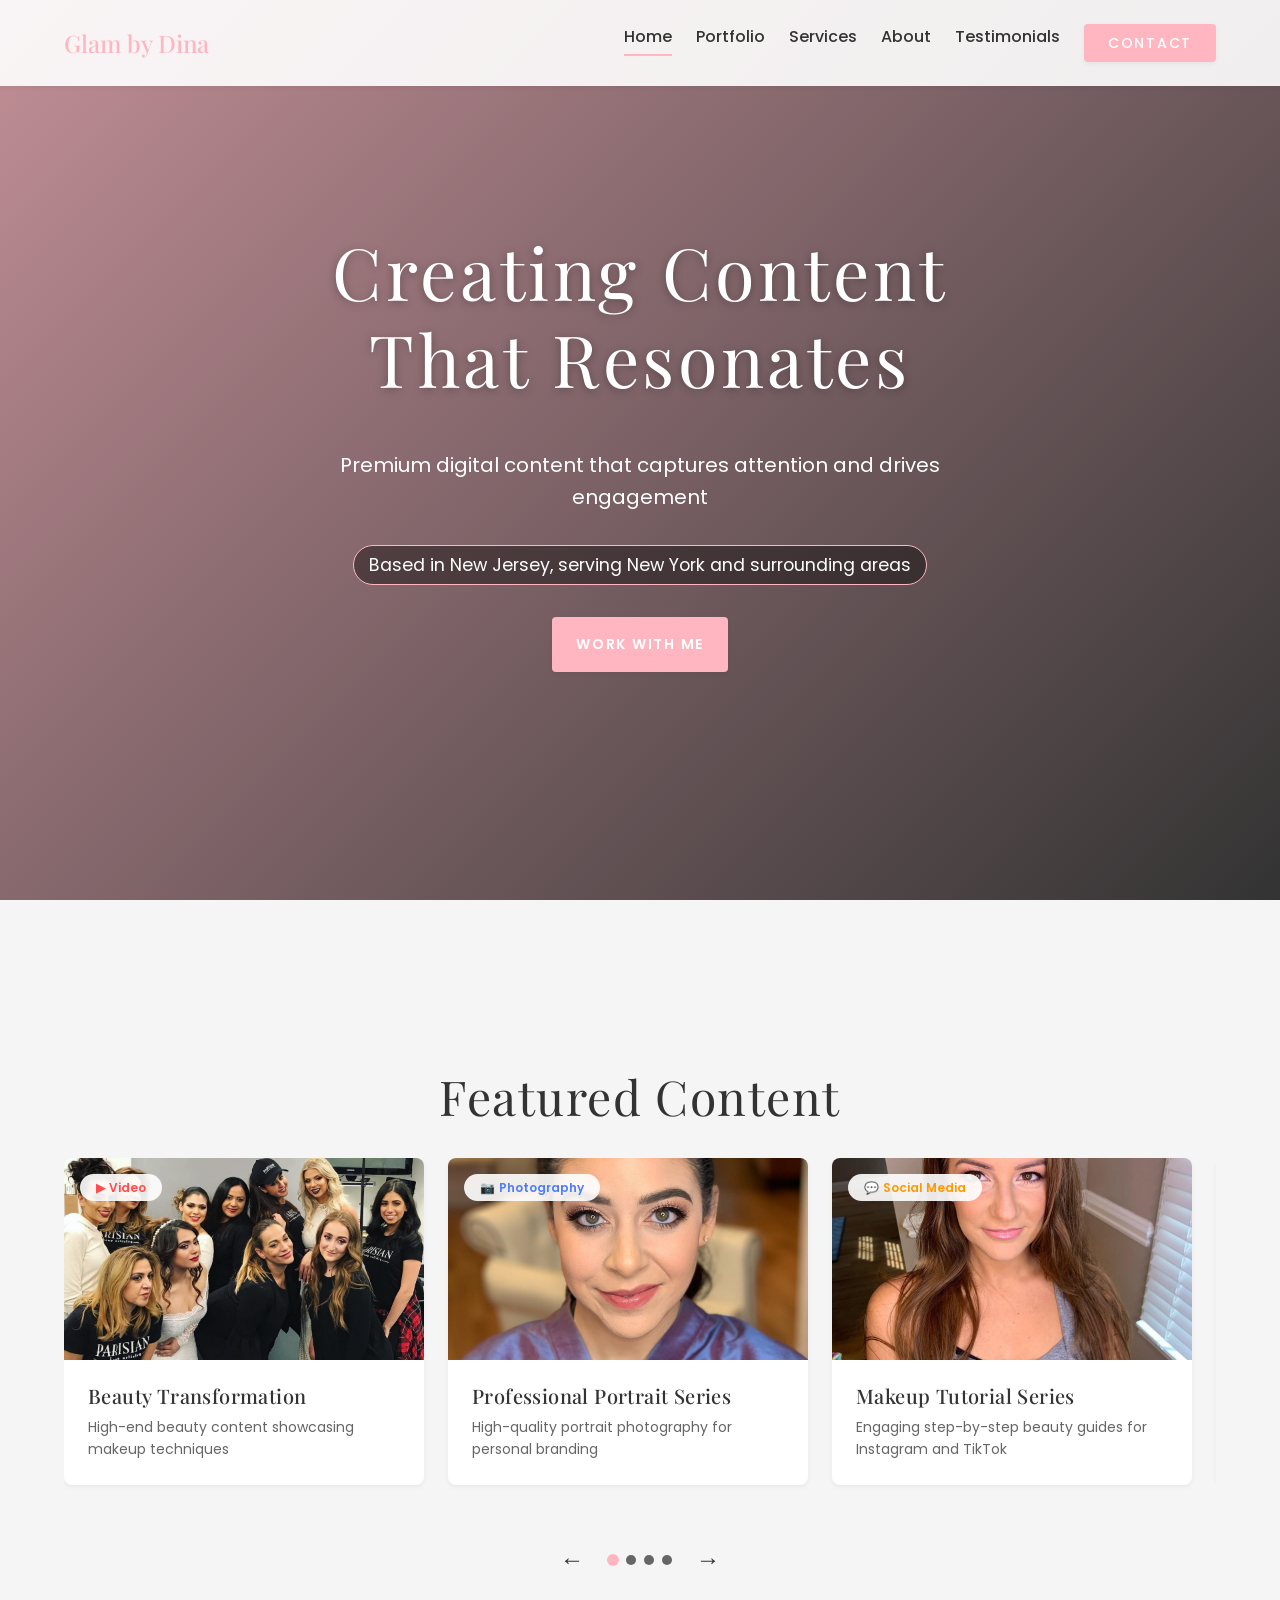
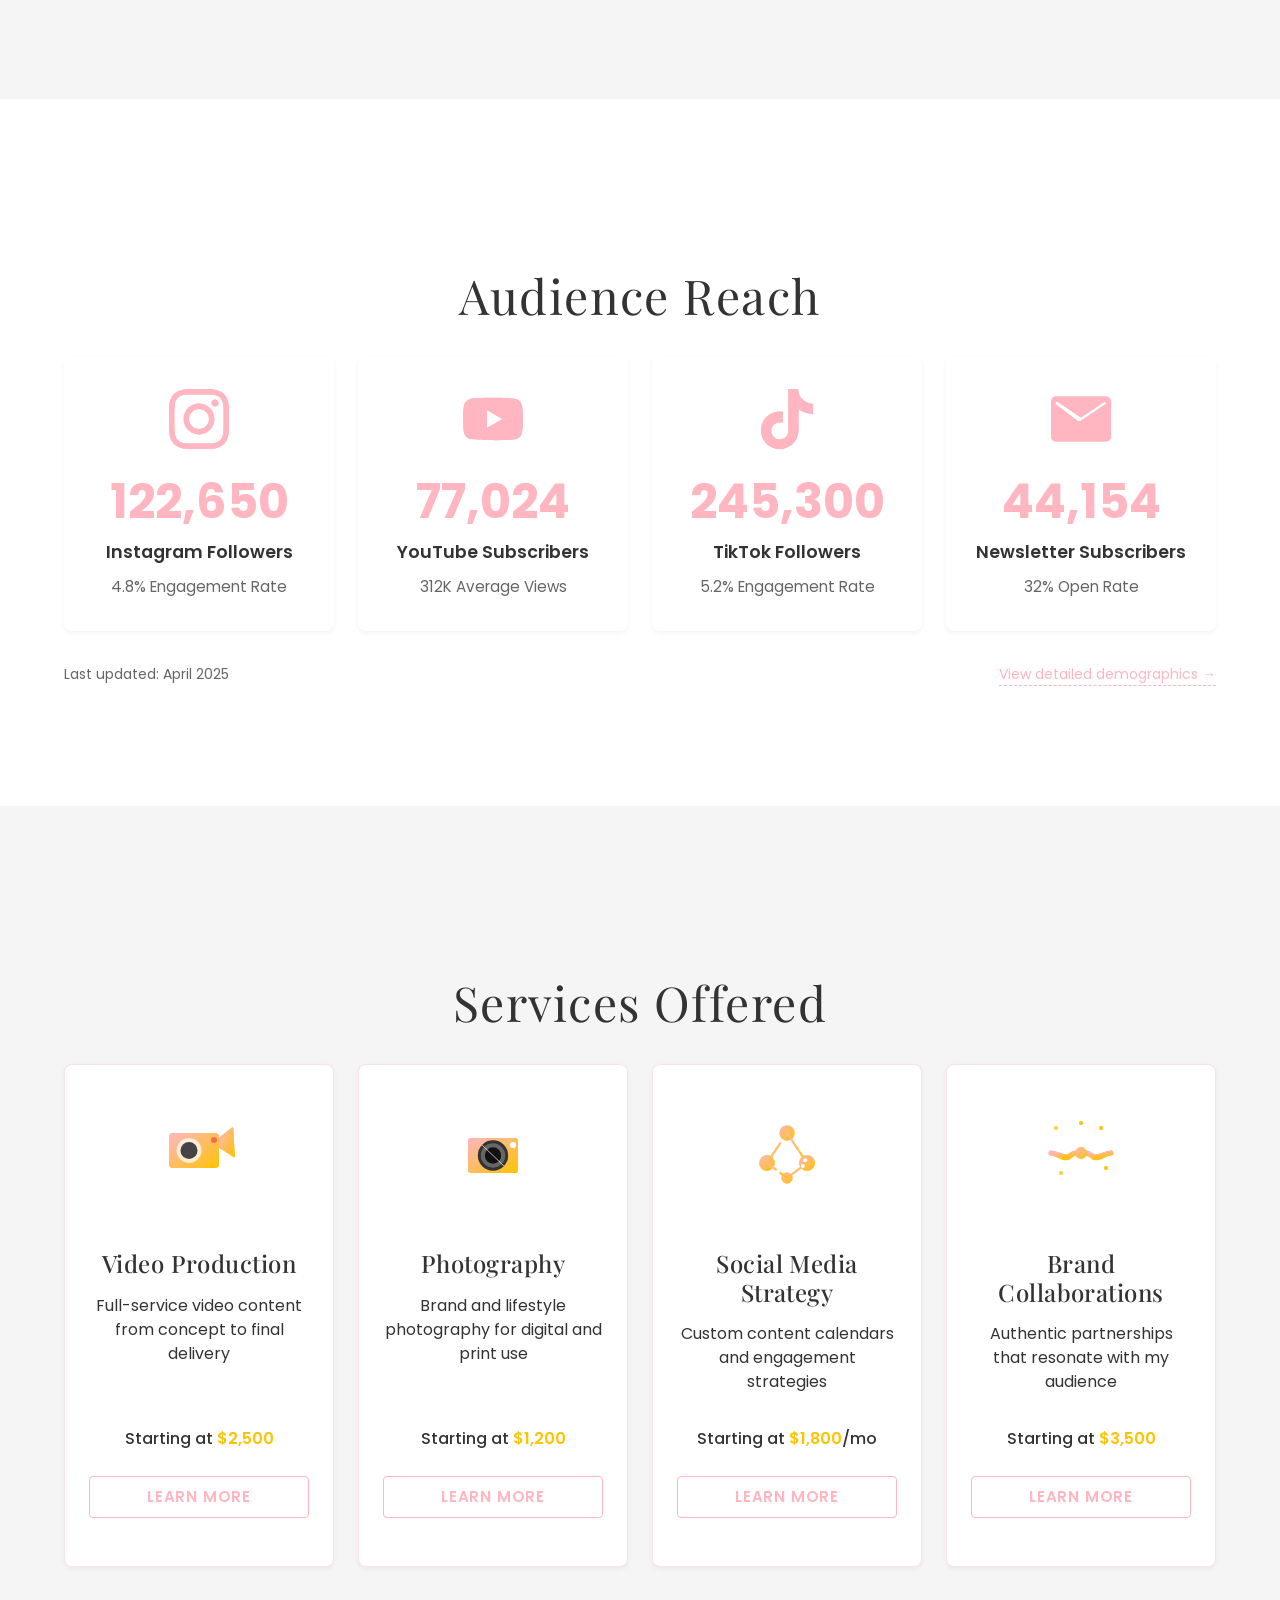
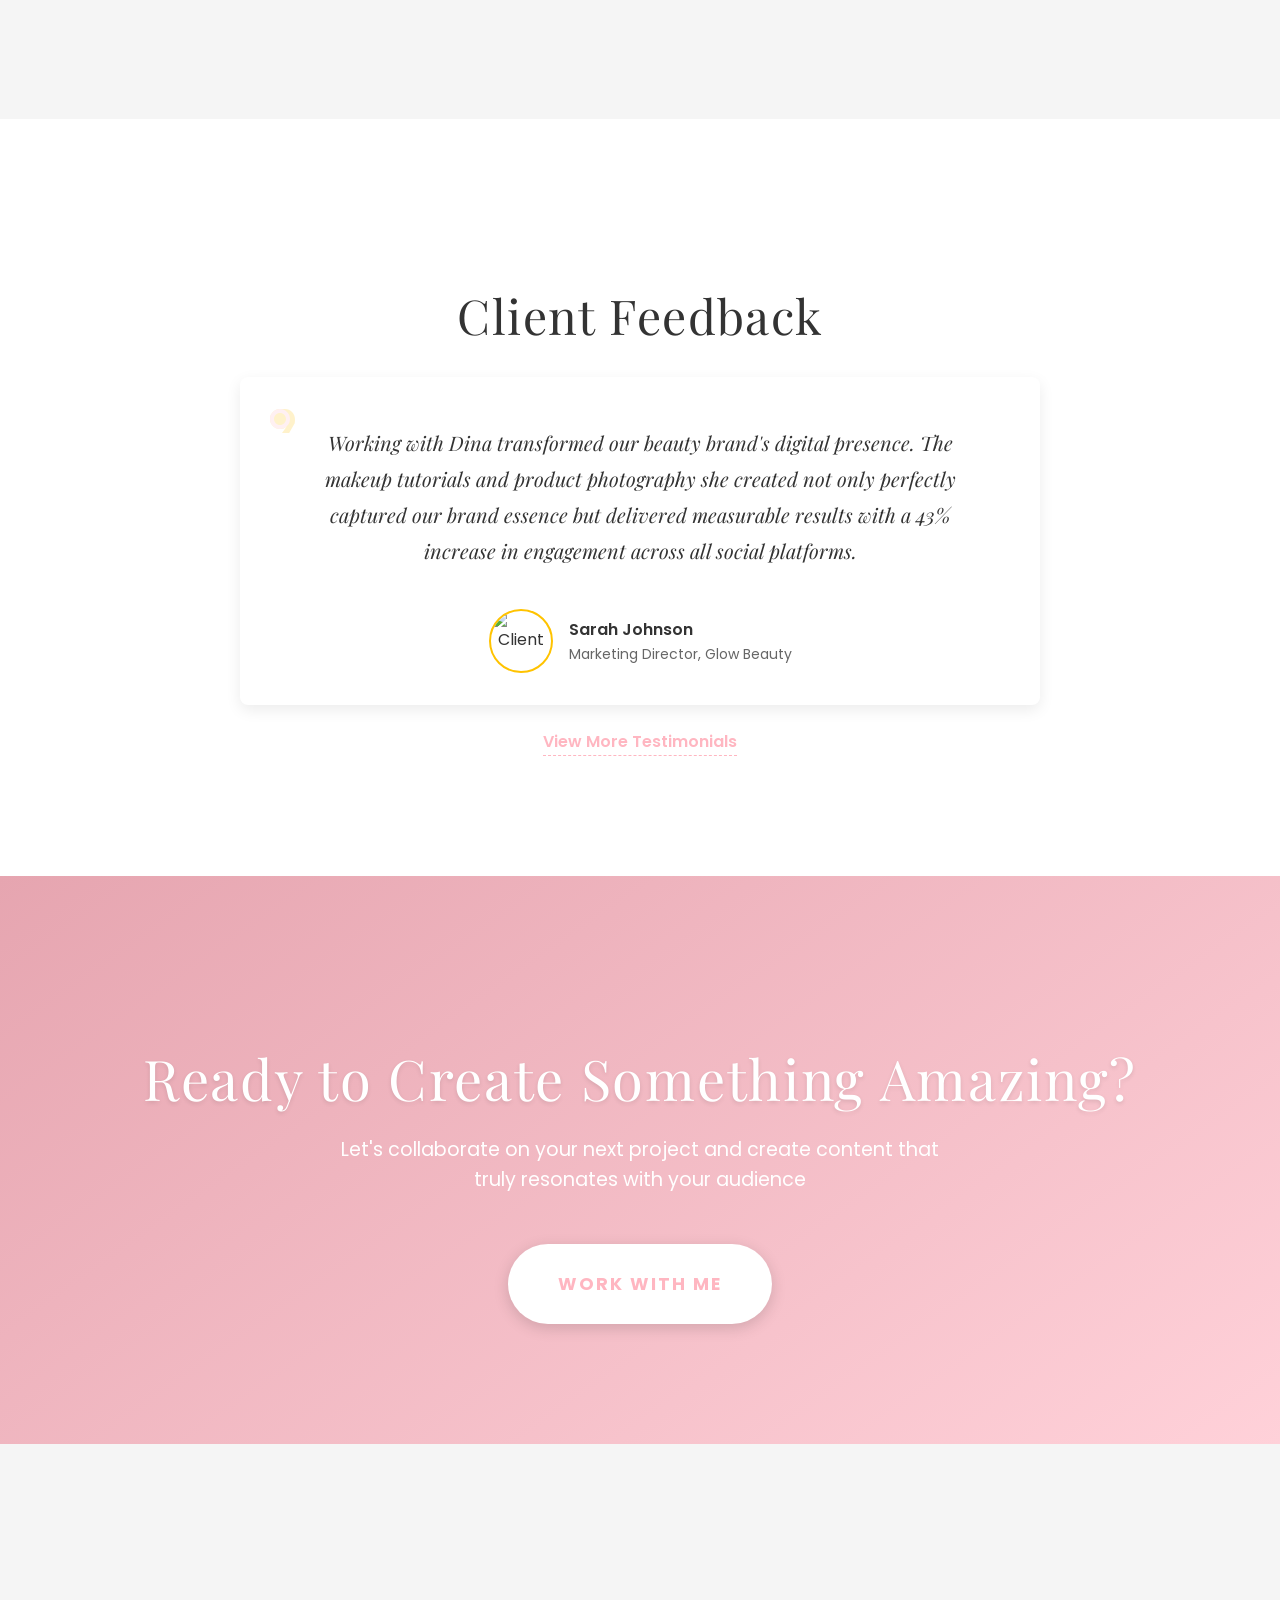
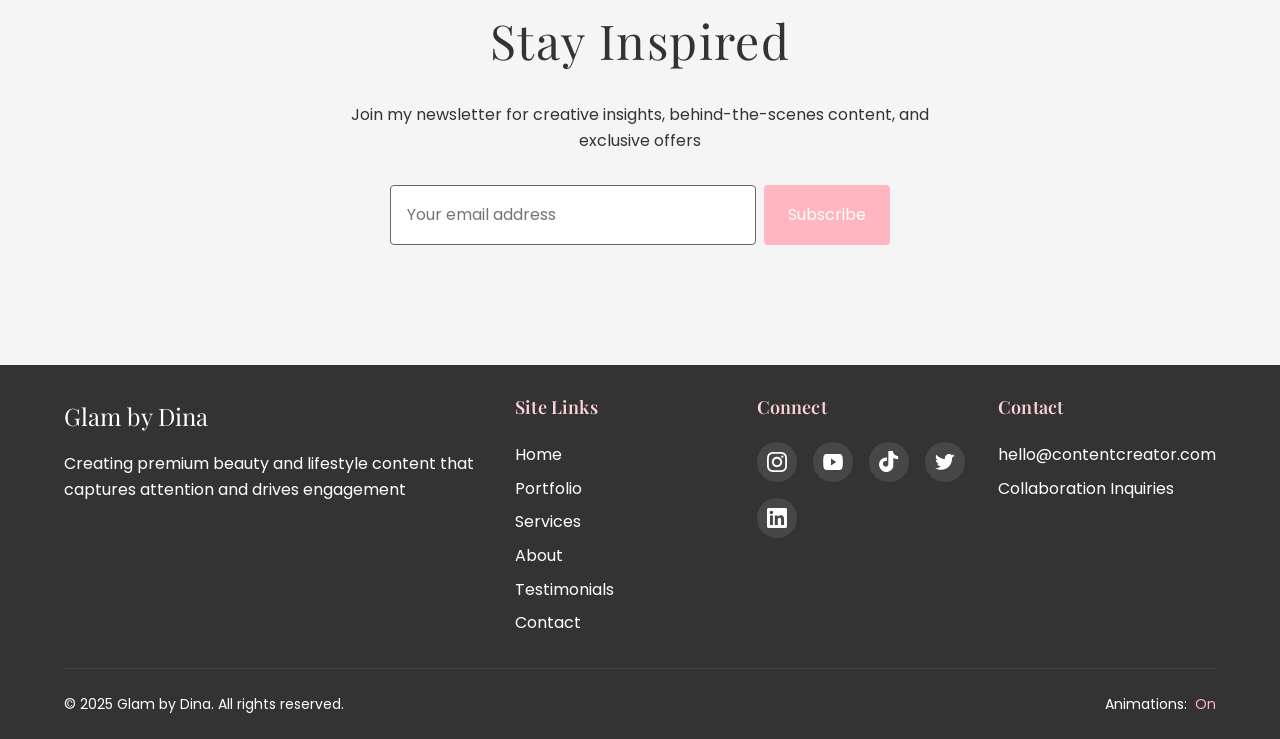
==== index.html @ 5ec0e02f "Initial commit of Glam by Dina website" ====
<!DOCTYPE html>
<html lang="en">
<head>
    <meta charset="UTF-8">
    <meta name="viewport" content="width=device-width, initial-scale=1.0">
    <title>Glam by Dina - Premium Content Creator</title>
    <link rel="preconnect" href="https://fonts.googleapis.com">
    <link rel="preconnect" href="https://fonts.gstatic.com" crossorigin>
    <link href="https://fonts.googleapis.com/css2?family=Playfair+Display:wght@300;400;500;600;700&family=Poppins:wght@300;400;500;600&display=swap" rel="stylesheet">
    <link rel="stylesheet" href="css/reset.css">
    <link rel="stylesheet" href="css/style.css">
    <link rel="stylesheet" href="css/call-to-action.css">
    <link rel="stylesheet" href="css/falling-photos.css">
</head>
<body>
    <header class="site-header">
        <div class="container">
            <div class="logo">
                <a href="index.html">Glam by Dina</a>
            </div>
            <nav class="main-nav">
                <ul>
                    <li><a href="index.html" class="active">Home</a></li>
                    <li><a href="portfolio.html">Portfolio</a></li>
                    <li><a href="services.html">Services</a></li>
                    <li><a href="about.html">About</a></li>
                    <li><a href="testimonials.html">Testimonials</a></li>
                    <li><a href="contact.html" class="cta-button">Contact</a></li>
                </ul>
                <div class="hamburger-menu">
                    <span></span>
                    <span></span>
                    <span></span>
                </div>
            </nav>
        </div>
    </header>

    <main>
        <!-- Hero Section -->
        <section class="hero">
            <div class="hero-content">
                <h1>Creating Content That Resonates</h1>
                <p>Premium digital content that captures attention and drives engagement</p>
                <p class="location">Based in New Jersey, serving New York and surrounding areas</p>
                <a href="contact.html" class="cta-button">Work With Me</a>
            </div>
            <div class="hero-background">
                <video autoplay muted loop id="hero-video">
                    <source src="images/glam_by_dina2.mp4" type="video/mp4">
                </video>
            </div>
        </section>

        <!-- Content Highlights -->
        <section class="content-highlights">
            <div class="container">
                <h2>Featured Content</h2>
                <div class="content-carousel">
                    <div class="content-card">
                        <div class="card-image">
                            <img src="images/glam_by_dina1.jpg" alt="Beauty content creation">
                            <div class="category-tag video-content">
                                <span class="icon">▶</span>
                                <span>Video</span>
                            </div>
                        </div>
                        <div class="card-info">
                            <h3>Beauty Transformation</h3>
                            <p>High-end beauty content showcasing makeup techniques</p>
                        </div>
                    </div>
                    <div class="content-card">
                        <div class="card-image">
                            <img src="images/glam_by_dina3.jpg" alt="Professional photography session">
                            <div class="category-tag photography">
                                <span class="icon">📷</span>
                                <span>Photography</span>
                            </div>
                        </div>
                        <div class="card-info">
                            <h3>Professional Portrait Series</h3>
                            <p>High-quality portrait photography for personal branding</p>
                        </div>
                    </div>
                    <div class="content-card">
                        <div class="card-image">
                            <img src="images/glam_by_dina4.jpg" alt="Social media content">
                            <div class="category-tag social-media">
                                <span class="icon">💬</span>
                                <span>Social Media</span>
                            </div>
                        </div>
                        <div class="card-info">
                            <h3>Makeup Tutorial Series</h3>
                            <p>Engaging step-by-step beauty guides for Instagram and TikTok</p>
                        </div>
                    </div>
                    <div class="content-card">
                        <div class="card-image">
                            <img src="images/glam_by_dina5.jpg" alt="Brand collaboration">
                            <div class="category-tag brand-collab">
                                <span class="icon">🤝</span>
                                <span>Brand Collab</span>
                            </div>
                        </div>
                        <div class="card-info">
                            <h3>Luxury Cosmetics Launch</h3>
                            <p>Product showcase and tutorial for premium beauty brand</p>
                        </div>
                    </div>
                </div>
                <div class="carousel-controls">
                    <button class="prev-btn" aria-label="Previous slide">←</button>
                    <div class="carousel-dots">
                        <span class="dot active"></span>
                        <span class="dot"></span>
                        <span class="dot"></span>
                        <span class="dot"></span>
                    </div>
                    <button class="next-btn" aria-label="Next slide">→</button>
                </div>
            </div>
        </section>

        <!-- Audience Metrics -->
        <section class="audience-metrics">
            <div class="container">
                <h2>Audience Reach</h2>
                <div class="metrics-grid">
                    <div class="metric-card">
                        <div class="platform-icon instagram">
                            <object data="images/icon-instagram.svg" type="image/svg+xml" width="60" height="60"></object>
                        </div>
                        <div class="follower-count" data-count="125000">0</div>
                        <div class="platform-name">Instagram Followers</div>
                        <div class="engagement-rate">4.8% Engagement Rate</div>
                    </div>
                    <div class="metric-card">
                        <div class="platform-icon youtube">
                            <object data="images/icon-youtube.svg" type="image/svg+xml" width="60" height="60"></object>
                        </div>
                        <div class="follower-count" data-count="78500">0</div>
                        <div class="platform-name">YouTube Subscribers</div>
                        <div class="engagement-rate">312K Average Views</div>
                    </div>
                    <div class="metric-card">
                        <div class="platform-icon tiktok">
                            <object data="images/icon-tiktok.svg" type="image/svg+xml" width="60" height="60"></object>
                        </div>
                        <div class="follower-count" data-count="250000">0</div>
                        <div class="platform-name">TikTok Followers</div>
                        <div class="engagement-rate">5.2% Engagement Rate</div>
                    </div>
                    <div class="metric-card">
                        <div class="platform-icon newsletter">
                            <object data="images/icon-newsletter.svg" type="image/svg+xml" width="60" height="60"></object>
                        </div>
                        <div class="follower-count" data-count="45000">0</div>
                        <div class="platform-name">Newsletter Subscribers</div>
                        <div class="engagement-rate">32% Open Rate</div>
                    </div>
                </div>
                <div class="metrics-details">
                    <p class="last-updated">Last updated: April 2025</p>
                    <a href="about.html#audience" class="details-link">View detailed demographics →</a>
                </div>
            </div>
        </section>

        <!-- Services Preview -->
        <section class="services-preview">
            <div class="container">
                <h2>Services Offered</h2>
                <div class="services-grid">
                    <div class="service-card">
                        <div class="service-icon video-production">
                            <object data="images/icon-video.svg" type="image/svg+xml" width="80" height="80"></object>
                        </div>
                        <h3>Video Production</h3>
                        <p>Full-service video content from concept to final delivery</p>
                        <div class="price-indicator">Starting at <span class="gold-text">$2,500</span></div>
                        <a href="services.html#video" class="learn-more">Learn More</a>
                    </div>
                    <div class="service-card">
                        <div class="service-icon photography">
                            <object data="images/icon-photo.svg" type="image/svg+xml" width="80" height="80"></object>
                        </div>
                        <h3>Photography</h3>
                        <p>Brand and lifestyle photography for digital and print use</p>
                        <div class="price-indicator">Starting at <span class="gold-text">$1,200</span></div>
                        <a href="services.html#photography" class="learn-more">Learn More</a>
                    </div>
                    <div class="service-card">
                        <div class="service-icon social-strategy">
                            <object data="images/icon-social.svg" type="image/svg+xml" width="80" height="80"></object>
                        </div>
                        <h3>Social Media Strategy</h3>
                        <p>Custom content calendars and engagement strategies</p>
                        <div class="price-indicator">Starting at <span class="gold-text">$1,800</span>/mo</div>
                        <a href="services.html#social" class="learn-more">Learn More</a>
                    </div>
                    <div class="service-card">
                        <div class="service-icon brand-collab">
                            <object data="images/icon-collab.svg" type="image/svg+xml" width="80" height="80"></object>
                        </div>
                        <h3>Brand Collaborations</h3>
                        <p>Authentic partnerships that resonate with my audience</p>
                        <div class="price-indicator">Starting at <span class="gold-text">$3,500</span></div>
                        <a href="services.html#brand" class="learn-more">Learn More</a>
                    </div>
                </div>
            </div>
        </section>

        <!-- Testimonial Preview -->
        <section class="testimonial-preview">
            <div class="container">
                <h2>Client Feedback</h2>
                <div class="testimonial-card">
                    <div class="quote-marks"></div>
                    <blockquote>
                        Working with Dina transformed our beauty brand's digital presence. The makeup tutorials and product photography she created not only perfectly captured our brand essence but delivered measurable results with a 43% increase in engagement across all social platforms.
                    </blockquote>
                    <div class="client-info">
                        <div class="client-image">
                            <img src="images/client-placeholder.jpg" alt="Client">
                        </div>
                        <div class="client-details">
                            <div class="client-name">Sarah Johnson</div>
                            <div class="client-position">Marketing Director, Glow Beauty</div>
                        </div>
                    </div>
                </div>
                <a href="testimonials.html" class="view-more">View More Testimonials</a>
            </div>
        </section>

        <!-- Call to Action -->
        <section class="call-to-action">
            <div class="container">
                <h2>Ready to Create Something Amazing?</h2>
                <p>Let's collaborate on your next project and create content that truly resonates with your audience</p>
                <a href="contact.html" class="cta-button pulse">Work With Me</a>
            </div>
            <div class="floating-content">
                <!-- Floating content snippets will be added via JS -->
            </div>
        </section>

        <!-- Newsletter Signup -->
        <section class="newsletter-signup">
            <div class="container">
                <h2>Stay Inspired</h2>
                <p>Join my newsletter for creative insights, behind-the-scenes content, and exclusive offers</p>
                <form class="signup-form" id="newsletter-form">
                    <div class="form-group">
                        <input type="email" id="email" name="email" placeholder="Your email address" required>
                        <button type="submit" class="submit-btn">Subscribe</button>
                    </div>
                    <div class="form-confirmation">
                        <div class="success-message">
                            <div class="success-icon"></div>
                            <p>Thank you for subscribing! Check your inbox to confirm your subscription.</p>
                        </div>
                    </div>
                </form>
            </div>
        </section>
    </main>

    <footer class="site-footer">
        <div class="container">
            <div class="footer-grid">
                <div class="footer-col brand">
                    <div class="footer-logo">Glam by Dina</div>
                    <p>Creating premium beauty and lifestyle content that captures attention and drives engagement</p>
                </div>
                <div class="footer-col navigation">
                    <h4>Site Links</h4>
                    <ul>
                        <li><a href="index.html">Home</a></li>
                        <li><a href="portfolio.html">Portfolio</a></li>
                        <li><a href="services.html">Services</a></li>
                        <li><a href="about.html">About</a></li>
                        <li><a href="testimonials.html">Testimonials</a></li>
                        <li><a href="contact.html">Contact</a></li>
                    </ul>
                </div>
                <div class="footer-col social">
                    <h4>Connect</h4>
                    <div class="social-links">
                        <a href="#" aria-label="Instagram" class="instagram"></a>
                        <a href="#" aria-label="YouTube" class="youtube"></a>
                        <a href="#" aria-label="TikTok" class="tiktok"></a>
                        <a href="#" aria-label="Twitter" class="twitter"></a>
                        <a href="#" aria-label="LinkedIn" class="linkedin"></a>
                    </div>
                </div>
                <div class="footer-col contact">
                    <h4>Contact</h4>
                    <ul>
                        <li><a href="mailto:hello@contentcreator.com">hello@contentcreator.com</a></li>
                        <li><a href="contact.html">Collaboration Inquiries</a></li>
                    </ul>
                </div>
            </div>
            <div class="footer-bottom">
                <div class="copyright">© 2025 Glam by Dina. All rights reserved.</div>
                <div class="footer-settings">
                    <button class="animation-toggle" aria-label="Toggle animations">
                        <span class="toggle-label">Animations:</span>
                        <span class="toggle-status">On</span>
                    </button>
                </div>
            </div>
        </div>
    </footer>

    <script src="js/main.js"></script>
    <script src="js/animated-icons.js"></script>
    <script src="js/floating-animation.js"></script>
    <script src="js/parallax.js"></script>
</body>
</html>
---- css/style.css ----
/* 
 * Premium Content Creator Website
 * Main Stylesheet
 */

/* ============================
   1. DESIGN SYSTEM VARIABLES
   ============================ */

:root {
    /* Color System */
    --pink-100: #FFE9ED; /* 10% tint */
    --pink-250: #FFD1D9; /* 25% tint */
    --pink-500: #FFBCC7; /* 50% tint */
    --pink-750: #FFA8B7; /* 75% tint */
    --pink-1000: #FFB6C1; /* Primary Pink 100% */
    --pink-dark: #E6A5B0; /* Darker variation for active states */
    
    --gold-light: #FFDF80; /* Light gold */
    --gold: #FFC300; /* Primary Gold */
    --gold-deep: #CC9C00; /* Deep gold */
    
    --dark-gray: #333333; /* Primary text */
    --medium-gray: #666666; /* Secondary text */
    --light-gray: #F5F5F5; /* Secondary backgrounds */
    --white: #FFFFFF; /* Primary backgrounds */
    
    /* Typography */
    --font-primary: 'Playfair Display', serif;
    --font-secondary: 'Poppins', sans-serif;
    
    /* Shadows */
    --shadow-level1: 0px 2px 5px rgba(0,0,0,0.05);
    --shadow-level2: 0px 5px 15px rgba(0,0,0,0.08);
    --shadow-level3: 0px 10px 30px rgba(0,0,0,0.12);
    
    /* Animation Timing */
    --transition-fast: 150ms;
    --transition-medium: 250ms;
    --transition-slow: 350ms;
    --transition-very-slow: 450ms;
    
    /* Timing Function */
    --ease-standard: cubic-bezier(0.25, 0.1, 0.25, 1);
    --ease-in-out-back: cubic-bezier(0.175, 0.885, 0.32, 1.275);
    --ease-out: cubic-bezier(0.19, 1, 0.22, 1);
    
    /* Spacing */
    --space-xs: 8px;
    --space-sm: 16px;
    --space-md: 24px;
    --space-lg: 32px;
    --space-xl: 48px;
    --space-xxl: 80px;
    --space-xxxl: 120px;
    
    /* Layout */
    --container-max-width: 1280px;
    --container-padding: 5%;
    --border-radius-sm: 4px;
    --border-radius-md: 8px;
}

/* ============================
   2. GLOBAL STYLES
   ============================ */

body {
    color: var(--dark-gray);
    background-color: var(--white);
    font-family: var(--font-secondary);
    font-weight: 400;
    font-size: 1rem;
    line-height: 1.6;
}

.container {
    width: 100%;
    max-width: var(--container-max-width);
    margin: 0 auto;
    padding: 0 var(--container-padding);
}

/* Typography Styles */
h1, h2, h3, h4, h5, h6 {
    font-family: var(--font-primary);
    font-weight: 400;
    line-height: 1.2;
    margin-bottom: var(--space-md);
}

h1 {
    font-size: 4.5rem;
    font-weight: 300;
    letter-spacing: 0.05em;
    margin-bottom: var(--space-xl);
}

h2 {
    font-size: 3rem;
    letter-spacing: 0.03em;
    margin-top: var(--space-xl);
    margin-bottom: var(--space-lg);
}

h3 {
    font-size: 2rem;
    font-weight: 500;
    letter-spacing: 0.02em;
    margin-top: var(--space-lg);
    margin-bottom: var(--space-md);
}

h4 {
    font-size: 1.5rem;
    font-weight: 600;
    letter-spacing: 0.01em;
    margin-top: var(--space-md);
    margin-bottom: var(--space-sm);
}

p {
    margin-bottom: var(--space-sm);
    max-width: 75ch;
}

/* Button Styles */
.cta-button {
    display: inline-block;
    background-color: var(--pink-1000);
    color: var(--white);
    font-family: var(--font-secondary);
    font-weight: 600;
    font-size: 0.875rem;
    text-transform: uppercase;
    letter-spacing: 0.125em;
    padding: var(--space-sm) var(--space-md);
    border-radius: var(--border-radius-sm);
    border: none;
    cursor: pointer;
    box-shadow: var(--shadow-level1);
    transition: all var(--transition-medium) var(--ease-standard);
}

.cta-button:hover, 
.cta-button:focus {
    background-color: var(--pink-750);
    box-shadow: var(--shadow-level2);
    transform: translateY(-2px);
}

.cta-button:active {
    background-color: var(--pink-dark);
    box-shadow: none;
    transform: translateY(1px);
}

.cta-button.secondary {
    background-color: var(--white);
    color: var(--pink-1000);
    border: 1px solid var(--pink-1000);
}

.cta-button.secondary:hover, 
.cta-button.secondary:focus {
    background-color: var(--pink-100);
    border-color: var(--pink-750);
}

.cta-button.pulse {
    animation: pulse 3s infinite;
}

@keyframes pulse {
    0% {
        transform: scale(1);
        box-shadow: var(--shadow-level1);
    }
    50% {
        transform: scale(1.05);
        box-shadow: var(--shadow-level2);
    }
    100% {
        transform: scale(1);
        box-shadow: var(--shadow-level1);
    }
}

/* Link Styles */
a {
    color: var(--pink-1000);
    text-decoration: none;
    border-bottom: 1px dashed var(--pink-1000);
    transition: all var(--transition-medium) var(--ease-standard);
}

a:hover, a:focus {
    color: var(--gold);
    border-bottom: 1px solid var(--gold);
}

a:active {
    color: var(--pink-dark);
    border-bottom: none;
}

/* Navigation links don't have underlines */
nav a, .social-links a, .footer-logo a, .logo a {
    border-bottom: none;
}

/* Quote Styles */
blockquote {
    font-family: var(--font-primary);
    font-style: italic;
    font-size: 1.5rem;
    line-height: 1.8;
    padding: var(--space-md);
    margin: var(--space-lg) 0;
    background-color: var(--pink-100);
    border-left: 4px solid var(--pink-1000);
    position: relative;
}

blockquote::before {
    content: '"';
    font-size: 4rem;
    color: var(--gold);
    position: absolute;
    top: -1.5rem;
    left: var(--space-sm);
    opacity: 0.5;
}

/* Focus Styles for Accessibility */
*:focus-visible {
    outline: 2px solid var(--gold);
    outline-offset: 2px;
    animation: focus-pulse 1.5s infinite;
}

@keyframes focus-pulse {
    0% { outline-color: rgba(255, 195, 0, 0.7); }
    50% { outline-color: rgba(255, 195, 0, 1); }
    100% { outline-color: rgba(255, 195, 0, 0.7); }
}

/* Skip to content link */
.skip-to-content {
    position: absolute;
    top: -100px;
    left: 0;
    background: var(--pink-1000);
    color: white;
    padding: var(--space-sm) var(--space-md);
    z-index: 100;
    transition: top var(--transition-medium) var(--ease-standard);
}

.skip-to-content:focus {
    top: 0;
}

/* Utility Classes */
.gold-text {
    color: var(--gold);
}

.pink-text {
    color: var(--pink-1000);
}

.text-center {
    text-align: center;
}

.visually-hidden {
    position: absolute;
    width: 1px;
    height: 1px;
    padding: 0;
    margin: -1px;
    overflow: hidden;
    clip: rect(0, 0, 0, 0);
    white-space: nowrap;
    border: 0;
}

/* ============================
   3. LAYOUT COMPONENTS
   ============================ */

/* Site Header */
.site-header {
    position: fixed;
    top: 0;
    left: 0;
    width: 100%;
    z-index: 1000;
    padding: var(--space-md) 0;
    transition: all var(--transition-slow) var(--ease-standard);
    background-color: rgba(255, 255, 255, 0.9);
    box-shadow: var(--shadow-level1);
}

.site-header .container {
    display: flex;
    justify-content: space-between;
    align-items: center;
}

.site-header.scrolled {
    background-color: rgba(255, 255, 255, 0.95);
    box-shadow: var(--shadow-level1);
    padding: var(--space-sm) 0;
}

.logo {
    font-family: var(--font-primary);
    font-size: 1.5rem;
    font-weight: 500;
    color: var(--dark-gray);
    transition: color var(--transition-medium) var(--ease-standard);
}

.scrolled .logo {
    color: var(--dark-gray);
}

.main-nav ul {
    display: flex;
    gap: var(--space-md);
}

.main-nav a {
    color: var(--dark-gray);
    font-weight: 500;
    padding: var(--space-xs) 0;
    position: relative;
    transition: color var(--transition-medium) var(--ease-standard);
}

.scrolled .main-nav a {
    color: var(--dark-gray);
}

.main-nav a::after {
    content: '';
    position: absolute;
    bottom: 0;
    left: 0;
    width: 0;
    height: 2px;
    background-color: var(--pink-1000);
    transition: width var(--transition-medium) var(--ease-standard);
}

.main-nav a:hover::after,
.main-nav a:focus::after,
.main-nav a.active::after {
    width: 100%;
}

.main-nav a.cta-button {
    color: var(--white);
    padding: var(--space-xs) var(--space-md);
}

.main-nav a.cta-button::after {
    display: none;
}

.hamburger-menu {
    display: none;
    flex-direction: column;
    justify-content: space-between;
    width: 30px;
    height: 20px;
    cursor: pointer;
}

.hamburger-menu span {
    display: block;
    width: 100%;
    height: 2px;
    background-color: var(--dark-gray);
    transition: all var(--transition-medium) var(--ease-standard);
}

.scrolled .hamburger-menu span {
    background-color: var(--dark-gray);
}

/* Hero Section */
.hero {
    height: 100vh;
    min-height: 600px;
    position: relative;
    display: flex;
    align-items: center;
    justify-content: center;
    text-align: center;
    color: var(--white);
    overflow: hidden;
}

.hero-background {
    position: absolute;
    top: 0;
    left: 0;
    width: 100%;
    height: 100%;
    z-index: -1;
    background-color: var(--dark-gray);
}

.hero-background video {
    width: 100%;
    height: 100%;
    object-fit: cover;
}

.hero-background::after {
    content: '';
    position: absolute;
    top: 0;
    left: 0;
    width: 100%;
    height: 100%;
    background: linear-gradient(135deg, rgba(255, 182, 193, 0.7), rgba(51, 51, 51, 0.7));
}

.hero-content {
    max-width: 800px;
    padding: 0 var(--space-md);
    z-index: 1;
}

.hero h1 {
    text-shadow: 0 2px 10px rgba(0, 0, 0, 0.3);
    animation: fadeUpIn var(--transition-very-slow) var(--ease-in-out-back) forwards;
}

.hero p {
    font-size: 1.25rem;
    margin-bottom: var(--space-lg);
    max-width: 600px;
    margin-left: auto;
    margin-right: auto;
    animation: fadeUpIn var(--transition-very-slow) var(--ease-in-out-back) 0.15s forwards;
}

.hero p.location {
    font-size: 1.1rem;
    margin-bottom: var(--space-lg);
    color: var(--white);
    background-color: rgba(0, 0, 0, 0.4);
    display: inline-block;
    padding: 5px 15px;
    border-radius: 20px;
    border: 1px solid var(--pink-1000);
    animation: fadeUpIn var(--transition-very-slow) var(--ease-in-out-back) 0.25s forwards;
}

.hero .cta-button {
    animation: fadeUpIn var(--transition-very-slow) var(--ease-in-out-back) 0.3s forwards;
}

@keyframes fadeUpIn {
    from {
        opacity: 0;
        transform: translateY(20px);
    }
    to {
        opacity: 1;
        transform: translateY(0);
    }
}

/* Content Section Styles */
section {
    padding: var(--space-xxxl) 0;
}

section:nth-child(even) {
    background-color: var(--light-gray);
}

/* Content Highlights */
.content-highlights {
    text-align: center;
}

.content-carousel {
    display: flex;
    gap: var(--space-md);
    margin: var(--space-lg) 0;
    overflow-x: auto;
    scroll-snap-type: x mandatory;
    scrollbar-width: none; /* For Firefox */
    -ms-overflow-style: none; /* For IE and Edge */
    padding-bottom: var(--space-md);
}

.content-carousel::-webkit-scrollbar {
    display: none; /* For Chrome, Safari, and Opera */
}

.content-card {
    flex: 0 0 calc(33.333% - var(--space-md));
    scroll-snap-align: center;
    border-radius: var(--border-radius-md);
    overflow: hidden;
    box-shadow: var(--shadow-level1);
    transition: all var(--transition-medium) var(--ease-standard);
    background-color: var(--white);
}

.content-card:hover {
    transform: translateY(-5px) scale(1.05);
    box-shadow: var(--shadow-level2);
    border: 2px solid var(--gold);
}

.card-image {
    position: relative;
    overflow: hidden;
    aspect-ratio: 16 / 9;
    background-color: var(--medium-gray);
}

.card-image img {
    width: 100%;
    height: 100%;
    object-fit: cover;
    transition: transform var(--transition-medium) var(--ease-standard);
}

.content-card:hover .card-image img {
    transform: scale(1.1);
}

.category-tag {
    position: absolute;
    top: var(--space-sm);
    left: var(--space-sm);
    background-color: rgba(255, 255, 255, 0.9);
    padding: 4px var(--space-sm);
    border-radius: 50px;
    font-size: 0.75rem;
    font-weight: 600;
    display: flex;
    align-items: center;
    gap: 4px;
}

.category-tag.video-content {
    color: #FF4D4D;
}

.category-tag.photography {
    color: #4D7CFF;
}

.category-tag.social-media {
    color: #FF9900;
}

.category-tag.brand-collab {
    color: #00CC66;
}

.card-info {
    padding: var(--space-md);
    text-align: left;
}

.card-info h3 {
    font-size: 1.25rem;
    margin-top: 0;
    margin-bottom: var(--space-xs);
}

.card-info p {
    font-size: 0.875rem;
    color: var(--medium-gray);
    margin-bottom: 0;
}

.carousel-controls {
    display: flex;
    justify-content: center;
    align-items: center;
    gap: var(--space-md);
}

.prev-btn, .next-btn {
    background: none;
    border: none;
    color: var(--dark-gray);
    font-size: 1.5rem;
    cursor: pointer;
    transition: color var(--transition-medium) var(--ease-standard);
}

.prev-btn:hover, .next-btn:hover {
    color: var(--pink-1000);
}

.carousel-dots {
    display: flex;
    gap: var(--space-xs);
}

.dot {
    width: 10px;
    height: 10px;
    border-radius: 50%;
    background-color: var(--medium-gray);
    cursor: pointer;
    transition: all var(--transition-medium) var(--ease-standard);
}

.dot.active {
    background-color: var(--pink-1000);
    transform: scale(1.2);
}

/* Audience Metrics */
.audience-metrics {
    text-align: center;
}

.metrics-grid {
    display: grid;
    grid-template-columns: repeat(4, 1fr);
    gap: var(--space-md);
    margin: var(--space-lg) 0;
}

.metric-card {
    background-color: var(--white);
    border-radius: var(--border-radius-md);
    padding: var(--space-lg) var(--space-md);
    box-shadow: var(--shadow-level1);
    transition: all var(--transition-medium) var(--ease-standard);
    position: relative;
    overflow: hidden;
}

.metric-card:hover {
    transform: translateY(-5px);
    box-shadow: var(--shadow-level2);
}

.metric-card:after {
    content: '';
    position: absolute;
    top: 0;
    left: 0;
    width: 100%;
    height: 4px;
    background: linear-gradient(90deg, var(--pink-1000), var(--gold));
    opacity: 0;
    transition: opacity var(--transition-medium) var(--ease-standard);
}

.metric-card:hover:after {
    opacity: 1;
}

.platform-icon {
    width: 60px;
    height: 60px;
    margin: 0 auto var(--space-md);
    background-size: contain;
    background-repeat: no-repeat;
    background-position: center;
    transition: transform var(--transition-medium) var(--ease-standard);
}

.metric-card:hover .platform-icon {
    transform: scale(1.1);
}

.platform-icon.instagram {
    background-image: url('../images/icon-instagram.svg');
}

.platform-icon.youtube {
    background-image: url('../images/icon-youtube.svg');
}

.platform-icon.tiktok {
    background-image: url('../images/icon-tiktok.svg');
}

.platform-icon.newsletter {
    background-image: url('../images/icon-newsletter.svg');
}

.follower-count {
    font-size: 3rem;
    font-weight: 700;
    color: var(--pink-1000);
    margin-bottom: var(--space-xs);
    line-height: 1.2;
    transition: color var(--transition-medium) var(--ease-standard);
}

.metric-card:hover .follower-count {
    color: var(--pink-750);
}

.platform-name {
    font-weight: 600;
    margin-bottom: var(--space-xs);
    font-size: 1.1rem;
}

.engagement-rate {
    font-size: 0.95rem;
    color: var(--medium-gray);
}

.metrics-details {
    display: flex;
    justify-content: space-between;
    align-items: center;
    font-size: 0.875rem;
    color: var(--medium-gray);
}

.last-updated {
    margin-bottom: 0;
}

.details-link {
    color: var(--pink-1000);
}

/* Services Preview */
.services-preview {
    text-align: center;
}

.services-grid {
    display: grid;
    grid-template-columns: repeat(4, 1fr);
    gap: var(--space-md);
    margin: var(--space-lg) 0;
}

.service-card {
    background-color: var(--white);
    border-radius: var(--border-radius-md);
    padding: var(--space-xl) var(--space-md);
    box-shadow: var(--shadow-level1);
    border: 1px solid rgba(255, 182, 193, 0.4);
    transition: all var(--transition-medium) var(--ease-standard);
    position: relative;
    overflow: hidden;
    display: flex;
    flex-direction: column;
    height: 100%;
}

.service-card:hover {
    transform: translateY(-5px);
    box-shadow: var(--shadow-level2);
    border-color: var(--pink-1000);
}

.service-card::before {
    content: '';
    position: absolute;
    top: 0;
    left: 0;
    width: 100%;
    height: 100%;
    background: linear-gradient(135deg, rgba(255, 182, 193, 0.05), rgba(255, 195, 0, 0.05));
    opacity: 0;
    transition: opacity var(--transition-medium) var(--ease-standard);
}

.service-card:hover::before {
    opacity: 1;
}

.service-icon {
    width: 80px;
    height: 80px;
    margin: 0 auto var(--space-lg);
    background-size: contain;
    background-repeat: no-repeat;
    background-position: center;
    transition: transform var(--transition-medium) var(--ease-standard);
}

.service-card:hover .service-icon {
    transform: scale(1.1);
}

.service-icon.video-production {
    background-image: url('../images/icon-video.svg');
}

.service-icon.photography {
    background-image: url('../images/icon-photo.svg');
}

.service-icon.social-strategy {
    background-image: url('../images/icon-social.svg');
}

.service-icon.brand-collab {
    background-image: url('../images/icon-collab.svg');
}

.service-card h3 {
    font-size: 1.5rem;
    margin-top: var(--space-md);
    margin-bottom: var(--space-sm);
    color: var(--dark-gray);
    transition: color var(--transition-medium) var(--ease-standard);
}

.service-card:hover h3 {
    color: var(--pink-dark);
}

.service-card p {
    font-size: 1rem;
    margin-bottom: var(--space-lg);
    line-height: 1.5;
    flex-grow: 1;
}

.price-indicator {
    font-size: 1rem;
    margin-bottom: var(--space-md);
    font-weight: 500;
}

.gold-text {
    color: var(--gold);
    font-weight: 600;
}

.learn-more {
    display: inline-block;
    color: var(--pink-1000);
    font-weight: 600;
    font-size: 0.95rem;
    padding: var(--space-xs) var(--space-sm);
    border: 1px solid var(--pink-1000);
    border-radius: var(--border-radius-sm);
    transition: all var(--transition-medium) var(--ease-standard);
    text-transform: uppercase;
    letter-spacing: 0.05em;
}

.learn-more:hover {
    background-color: var(--pink-100);
    color: var(--pink-dark);
    transform: translateY(-2px);
    box-shadow: var(--shadow-level1);
    border-color: var(--pink-dark);
}

/* Testimonial Preview */
.testimonial-preview {
    text-align: center;
}

.testimonial-card {
    max-width: 800px;
    margin: 0 auto;
    padding: var(--space-lg);
    background-color: var(--white);
    border-radius: var(--border-radius-md);
    box-shadow: var(--shadow-level2);
    position: relative;
}

.quote-marks {
    position: absolute;
    top: var(--space-md);
    left: var(--space-md);
    width: 40px;
    height: 40px;
    background-image: url('../images/icon-quote.svg');
    background-size: contain;
    background-repeat: no-repeat;
    background-position: center;
    opacity: 0.2;
}

.testimonial-card blockquote {
    border: none;
    background: none;
    font-size: 1.25rem;
    padding: var(--space-sm) var(--space-lg);
    margin: 0 0 var(--space-md);
}

.testimonial-card blockquote::before {
    display: none;
}

.client-info {
    display: flex;
    align-items: center;
    justify-content: center;
    gap: var(--space-sm);
}

.client-image {
    width: 64px;
    height: 64px;
    border-radius: 50%;
    overflow: hidden;
    border: 2px solid var(--gold);
}

.client-details {
    text-align: left;
}

.client-name {
    font-weight: 600;
}

.client-position {
    font-size: 0.875rem;
    color: var(--medium-gray);
}

.view-more {
    display: inline-block;
    margin-top: var(--space-md);
    font-weight: 600;
}

/* Call to Action */
.call-to-action {
    text-align: center;
    background: linear-gradient(145deg, var(--pink-dark), var(--pink-250));
    color: var(--dark-gray);
    position: relative;
    overflow: hidden;
    padding: var(--space-xxxl) 0;
    min-height: 450px;
    display: flex;
    align-items: center;
    justify-content: center;
}

.call-to-action .container {
    position: relative;
    z-index: 5;
}

.call-to-action h2 {
    color: var(--white);
    text-shadow: 0 2px 5px rgba(0, 0, 0, 0.15);
    margin-bottom: var(--space-md);
    position: relative;
}

.call-to-action p {
    color: var(--white);
    max-width: 600px;
    margin-left: auto;
    margin-right: auto;
    margin-bottom: var(--space-xl);
    font-size: 1.2rem;
    line-height: 1.6;
    position: relative;
}

.call-to-action .cta-button {
    padding: var(--space-sm) var(--space-xl);
    font-size: 1.1rem;
    letter-spacing: 2px;
    box-shadow: 0 5px 15px rgba(0, 0, 0, 0.15);
    position: relative;
    background-color: var(--white);
    color: var(--pink-1000);
    border: 2px solid transparent;
    font-weight: 700;
}

.call-to-action .cta-button:hover {
    transform: translateY(-3px);
    box-shadow: 0 8px 25px rgba(0, 0, 0, 0.2);
    background-color: var(--white);
    color: var(--gold);
    border-color: var(--gold);
}

.call-to-action .cta-button.pulse {
    animation: pulsate 2s infinite;
}

@keyframes pulsate {
    0% {
        box-shadow: 0 0 0 0 rgba(255, 255, 255, 0.7);
        transform: scale(1);
    }
    50% {
        box-shadow: 0 0 0 15px rgba(255, 255, 255, 0);
        transform: scale(1.05);
    }
    100% {
        box-shadow: 0 0 0 0 rgba(255, 255, 255, 0);
        transform: scale(1);
    }
}

.floating-content {
    position: absolute;
    top: 0;
    left: 0;
    width: 100%;
    height: 100%;
    pointer-events: none;
    z-index: 1;
}

/* Newsletter Signup */
.newsletter-signup {
    text-align: center;
    background-color: var(--light-gray);
}

.newsletter-signup p {
    max-width: 600px;
    margin-left: auto;
    margin-right: auto;
    margin-bottom: var(--space-lg);
}

.signup-form {
    max-width: 500px;
    margin: 0 auto;
}

.form-group {
    display: flex;
    gap: var(--space-xs);
}

.signup-form input {
    flex: 1;
    padding: var(--space-sm);
    border: 1px solid var(--medium-gray);
    border-radius: var(--border-radius-sm);
    transition: all var(--transition-medium) var(--ease-standard);
}

.signup-form input:focus {
    border-color: var(--pink-1000);
    box-shadow: 0 0 0 3px rgba(255, 182, 193, 0.3);
}

.submit-btn {
    background-color: var(--pink-1000);
    color: var(--white);
    border: none;
    padding: var(--space-sm) var(--space-md);
    border-radius: var(--border-radius-sm);
    cursor: pointer;
    transition: all var(--transition-medium) var(--ease-standard);
}

.submit-btn:hover {
    background-color: var(--pink-750);
}

.submit-btn:active {
    background-color: var(--pink-dark);
    transform: translateY(1px);
}

.form-confirmation {
    margin-top: var(--space-md);
    display: none;
}

.success-message {
    display: flex;
    align-items: center;
    justify-content: center;
    gap: var(--space-sm);
    color: #2E7D32;
}

.success-icon {
    width: 24px;
    height: 24px;
    background-image: url('../images/icon-success.svg');
    background-size: contain;
    background-repeat: no-repeat;
    background-position: center;
}

/* Site Footer */
.site-footer {
    background-color: var(--dark-gray);
    color: var(--white);
    padding: var(--space-lg) 0 var(--space-md);
}

.footer-grid {
    display: grid;
    grid-template-columns: 2fr 1fr 1fr 1fr;
    gap: var(--space-lg);
    margin-bottom: var(--space-lg);
}

.footer-logo {
    font-family: var(--font-primary);
    font-size: 1.5rem;
    margin-bottom: var(--space-sm);
}

.footer-col h4 {
    margin-top: 0;
    margin-bottom: var(--space-md);
    font-size: 1.125rem;
    color: var(--pink-250);
}

.footer-col ul {
    display: flex;
    flex-direction: column;
    gap: var(--space-xs);
}

.footer-col a {
    color: var(--white);
    border-bottom: none;
    transition: color var(--transition-medium) var(--ease-standard);
}

.footer-col a:hover {
    color: var(--pink-1000);
}

.social-links {
    display: flex;
    gap: var(--space-sm);
    flex-wrap: wrap;
}

.social-links a {
    display: block;
    width: 40px;
    height: 40px;
    border-radius: 50%;
    background-color: rgba(255, 255, 255, 0.1);
    background-size: 20px;
    background-position: center;
    background-repeat: no-repeat;
    transition: all var(--transition-medium) var(--ease-standard);
}

.social-links a:hover {
    background-color: var(--pink-1000);
    transform: translateY(-3px);
}

.social-links .instagram {
    background-image: url('../images/icon-instagram-white.svg');
}

.social-links .youtube {
    background-image: url('../images/icon-youtube-white.svg');
}

.social-links .tiktok {
    background-image: url('../images/icon-tiktok-white.svg');
}

.social-links .twitter {
    background-image: url('../images/icon-twitter-white.svg');
}

.social-links .linkedin {
    background-image: url('../images/icon-linkedin-white.svg');
}

.footer-bottom {
    display: flex;
    justify-content: space-between;
    align-items: center;
    padding-top: var(--space-md);
    border-top: 1px solid rgba(255, 255, 255, 0.1);
    font-size: 0.875rem;
}

.animation-toggle {
    background: none;
    border: none;
    color: var(--white);
    cursor: pointer;
    font-size: 0.875rem;
    display: flex;
    align-items: center;
    gap: var(--space-xs);
}

.toggle-status {
    color: var(--pink-1000);
}

/* ============================
   4. RESPONSIVE STYLES
   ============================ */

/* Tablet Styles (768px to 1279px) */
@media screen and (max-width: 1279px) {
    h1 {
        font-size: 3.5rem;
    }
    
    h2 {
        font-size: 2.5rem;
    }
    
    h3 {
        font-size: 1.75rem;
    }
    
    .metrics-grid,
    .services-grid {
        grid-template-columns: repeat(2, 1fr);
    }
    
    .content-card {
        flex: 0 0 calc(50% - var(--space-md));
    }
    
    section {
        padding: var(--space-xl) 0;
    }
    
    .footer-grid {
        grid-template-columns: 1fr 1fr;
        row-gap: var(--space-lg);
    }
}

/* Mobile Styles (375px to 767px) */
@media screen and (max-width: 767px) {
    h1 {
        font-size: 2.5rem;
        margin-bottom: var(--space-md);
    }
    
    h2 {
        font-size: 2rem;
        margin-top: var(--space-lg);
        margin-bottom: var(--space-md);
    }
    
    h3 {
        font-size: 1.5rem;
    }
    
    .main-nav ul {
        display: none;
    }
    
    .hamburger-menu {
        display: flex;
    }
    
    .hero {
        min-height: 500px;
    }
    
    .metrics-grid,
    .services-grid {
        grid-template-columns: 1fr;
    }
    
    .content-card {
        flex: 0 0 calc(100% - var(--space-md));
    }
    
    section {
        padding: var(--space-lg) 0;
    }
    
    .footer-grid {
        grid-template-columns: 1fr;
    }
    
    .footer-bottom {
        flex-direction: column;
        gap: var(--space-sm);
        text-align: center;
    }
    
    .form-group {
        flex-direction: column;
    }
    
    .signup-form input,
    .submit-btn {
        width: 100%;
    }
    
    .client-info {
        flex-direction: column;
        text-align: center;
    }
    
    .client-details {
        text-align: center;
    }
}

/* Mobile Menu Styles */
.mobile-menu {
    position: fixed;
    top: 0;
    right: -100%;
    width: 80%;
    height: 100vh;
    background: linear-gradient(135deg, var(--pink-1000), var(--pink-dark));
    z-index: 1001;
    padding: var(--space-xxl) var(--space-md);
    transition: right var(--transition-slow) var(--ease-standard);
    overflow-y: auto;
}

.mobile-menu.active {
    right: 0;
}

.mobile-menu-close {
    position: absolute;
    top: var(--space-md);
    right: var(--space-md);
    background: none;
    border: none;
    color: var(--white);
    font-size: 1.5rem;
    cursor: pointer;
}

.mobile-menu ul {
    display: flex;
    flex-direction: column;
    gap: var(--space-md);
}

.mobile-menu a {
    color: var(--white);
    font-size: 1.25rem;
    font-weight: 600;
    display: block;
    padding: var(--space-sm) 0;
    border-bottom: 1px solid rgba(255, 255, 255, 0.2);
}

.mobile-menu a.active {
    color: var(--gold);
}

.menu-overlay {
    position: fixed;
    top: 0;
    left: 0;
    width: 100%;
    height: 100vh;
    background-color: rgba(0, 0, 0, 0.5);
    z-index: 1000;
    opacity: 0;
    visibility: hidden;
    transition: all var(--transition-medium) var(--ease-standard);
}

.menu-overlay.active {
    opacity: 1;
    visibility: visible;
}

/* Animation Classes */
.animate-on-scroll {
    opacity: 0;
    transform: translateY(20px);
    transition: opacity var(--transition-very-slow) var(--ease-standard),
                transform var(--transition-very-slow) var(--ease-standard);
}

.animate-on-scroll.visible {
    opacity: 1;
    transform: translateY(0);
}

@media (prefers-reduced-motion: reduce) {
    .animate-on-scroll {
        opacity: 1;
        transform: none;
        transition: none;
    }
    
    .falling-photo {
        animation-duration: 20s !important;
        animation-play-state: paused !important;
        opacity: 0.3 !important;
    }
    
    .cta-button.pulse,
    .pulse,
    [class*='animate'],
    [class*='float'],
    [class*='fade'] {
        animation: none !important;
        transition: none !important;
    }
}

/* Add animation disabling class */
.animations-disabled .falling-photo {
    animation-play-state: paused !important;
    opacity: 0.3 !important;
}

.animations-disabled .cta-button.pulse,
.animations-disabled .pulse,
.animations-disabled [class*='animate'],
.animations-disabled [class*='float'],
.animations-disabled [class*='fade'] {
    animation: none !important;
    transition: none !important;
}
---- css/call-to-action.css ----
/* 
 * Enhanced Call to Action Styles
 */

/* Call to Action */
.call-to-action {
    text-align: center;
    background: linear-gradient(145deg, var(--pink-dark), var(--pink-250));
    color: var(--dark-gray);
    position: relative;
    overflow: hidden;
    padding: var(--space-xxxl) 0;
    min-height: 500px;
}

.call-to-action .container {
    position: relative;
    z-index: 2;
}

.call-to-action h2 {
    color: var(--white);
    text-shadow: 0 2px 4px rgba(0, 0, 0, 0.1);
    margin-bottom: var(--space-md);
    font-size: 3.5rem;
}

.call-to-action p {
    color: var(--white);
    max-width: 600px;
    margin-left: auto;
    margin-right: auto;
    margin-bottom: var(--space-xl);
    font-size: 1.2rem;
    line-height: 1.6;
}

.floating-content {
    position: absolute;
    top: 0;
    left: 0;
    width: 100%;
    height: 100%;
    opacity: 1;
    pointer-events: none;
    z-index: 1;
    overflow: hidden;
}

/* Make the CTA button more prominent */
.call-to-action .cta-button {
    background-color: var(--white);
    color: var(--pink-1000);
    font-size: 1.1rem;
    padding: var(--space-md) var(--space-xl);
    border-radius: 50px;
    box-shadow: 0 4px 15px rgba(0, 0, 0, 0.15);
    transform: translateY(0);
    border: 2px solid transparent;
    transition: all 0.3s ease;
}

.call-to-action .cta-button:hover {
    background-color: transparent;
    color: var(--white);
    border-color: var(--white);
    transform: translateY(-5px);
    box-shadow: 0 6px 20px rgba(0, 0, 0, 0.2);
}

.call-to-action .cta-button.pulse {
    animation: ctaPulse 3s infinite;
}

@keyframes ctaPulse {
    0% {
        transform: scale(1);
        box-shadow: 0 4px 15px rgba(0, 0, 0, 0.15);
    }
    50% {
        transform: scale(1.05);
        box-shadow: 0 8px 25px rgba(0, 0, 0, 0.25);
    }
    100% {
        transform: scale(1);
        box-shadow: 0 4px 15px rgba(0, 0, 0, 0.15);
    }
}

/* Falling Photos Styling */
.floating-item {
    transition: transform 0.3s ease;
    will-change: transform, opacity;
    backface-visibility: hidden;
}

.floating-item:hover {
    z-index: 10 !important;
}

.falling-photo {
    border: 2px solid rgba(255, 255, 255, 0.6);
    transition: all 0.3s ease;
    transform-origin: center center;
    cursor: pointer;
}

/* Control the density of falling photos */
@media (prefers-reduced-motion: reduce) {
    .falling-photo {
        animation-duration: 20s !important;
    }
}

/* Responsive Adjustments */
@media screen and (max-width: 768px) {
    .call-to-action h2 {
        font-size: 2.5rem;
    }
    
    .call-to-action p {
        font-size: 1rem;
    }
    
    .call-to-action .cta-button {
        font-size: 1rem;
        padding: var(--space-sm) var(--space-lg);
    }
}
---- css/falling-photos.css ----
/* 
 * Falling Photos Animation Styles
 * Custom animation for photo rain effect in call-to-action section
 */

/* Falling Photos Container */
.floating-content {
    position: absolute;
    top: 0;
    left: 0;
    width: 100%;
    height: 100%;
    opacity: 1;
    pointer-events: none;
    z-index: 1;
    overflow: hidden;
}

/* Photo Styling */
.falling-photo {
    position: absolute;
    border-radius: 8px;
    overflow: hidden;
    box-shadow: 0 4px 15px rgba(0,0,0,0.2);
    will-change: transform, opacity;
    backface-visibility: hidden;
    border: 2px solid rgba(255, 255, 255, 0.6);
    transform-origin: center center;
    cursor: pointer;
    transition: all 0.3s ease;
    pointer-events: auto;
}

/* Pink Overlay for Brand Consistency */
.falling-photo::after {
    content: '';
    position: absolute;
    top: 0;
    left: 0;
    width: 100%;
    height: 100%;
    background-color: rgba(255, 182, 193, 0.2);
    mix-blend-mode: overlay;
    pointer-events: none;
}

/* Hover Interaction */
.falling-photo:hover {
    transform: scale(1.1) !important;
    z-index: 100 !important;
    opacity: 1 !important;
    box-shadow: 0 8px 25px rgba(0,0,0,0.3) !important;
    animation-play-state: paused !important;
    border-color: white !important;
}

/* Gold Accent on Hover */
.falling-photo:hover::before {
    content: '';
    position: absolute;
    top: -2px;
    left: -2px;
    width: calc(100% + 4px);
    height: calc(100% + 4px);
    border-radius: 8px;
    border: 2px solid var(--gold, #FFC300);
    z-index: 2;
    pointer-events: none;
    animation: goldPulse 2s infinite;
}

/* Falling Animation Keyframes */
@keyframes fallDown {
    0% { 
        transform: translate(0, 0) rotate(0deg); 
        opacity: 0; 
    }
    10% {
        opacity: 0.7;
    }
    25% { 
        transform: translate(20px, 25vh) rotate(5deg); 
    }
    50% { 
        transform: translate(-15px, 50vh) rotate(-8deg); 
    }
    75% { 
        transform: translate(10px, 75vh) rotate(3deg); 
        opacity: 0.7;
    }
    100% { 
        transform: translate(-5px, 120vh) rotate(-5deg); 
        opacity: 0;
    }
}

/* Gold border pulse animation */
@keyframes goldPulse {
    0% { box-shadow: 0 0 0 0 rgba(255, 195, 0, 0.5); }
    70% { box-shadow: 0 0 0 10px rgba(255, 195, 0, 0); }
    100% { box-shadow: 0 0 0 0 rgba(255, 195, 0, 0); }
}

/* Responsive Adjustments */
@media screen and (max-width: 768px) {
    .falling-photo {
        /* Smaller photos on mobile */
        transform: scale(0.8);
    }
    
    /* Faster animation on mobile for better performance */
    @keyframes fallDown {
        0% { 
            transform: translate(0, 0) rotate(0deg); 
            opacity: 0; 
        }
        10% {
            opacity: 0.7;
        }
        100% { 
            transform: translate(calc(10px - 20vw), 120vh) rotate(-5deg); 
            opacity: 0;
        }
    }
}

/* Accessibility - Respect reduced motion preferences */
@media (prefers-reduced-motion: reduce) {
    .falling-photo {
        animation-duration: 20s !important;
        animation-play-state: paused !important;
        opacity: 0.3 !important;
    }
}
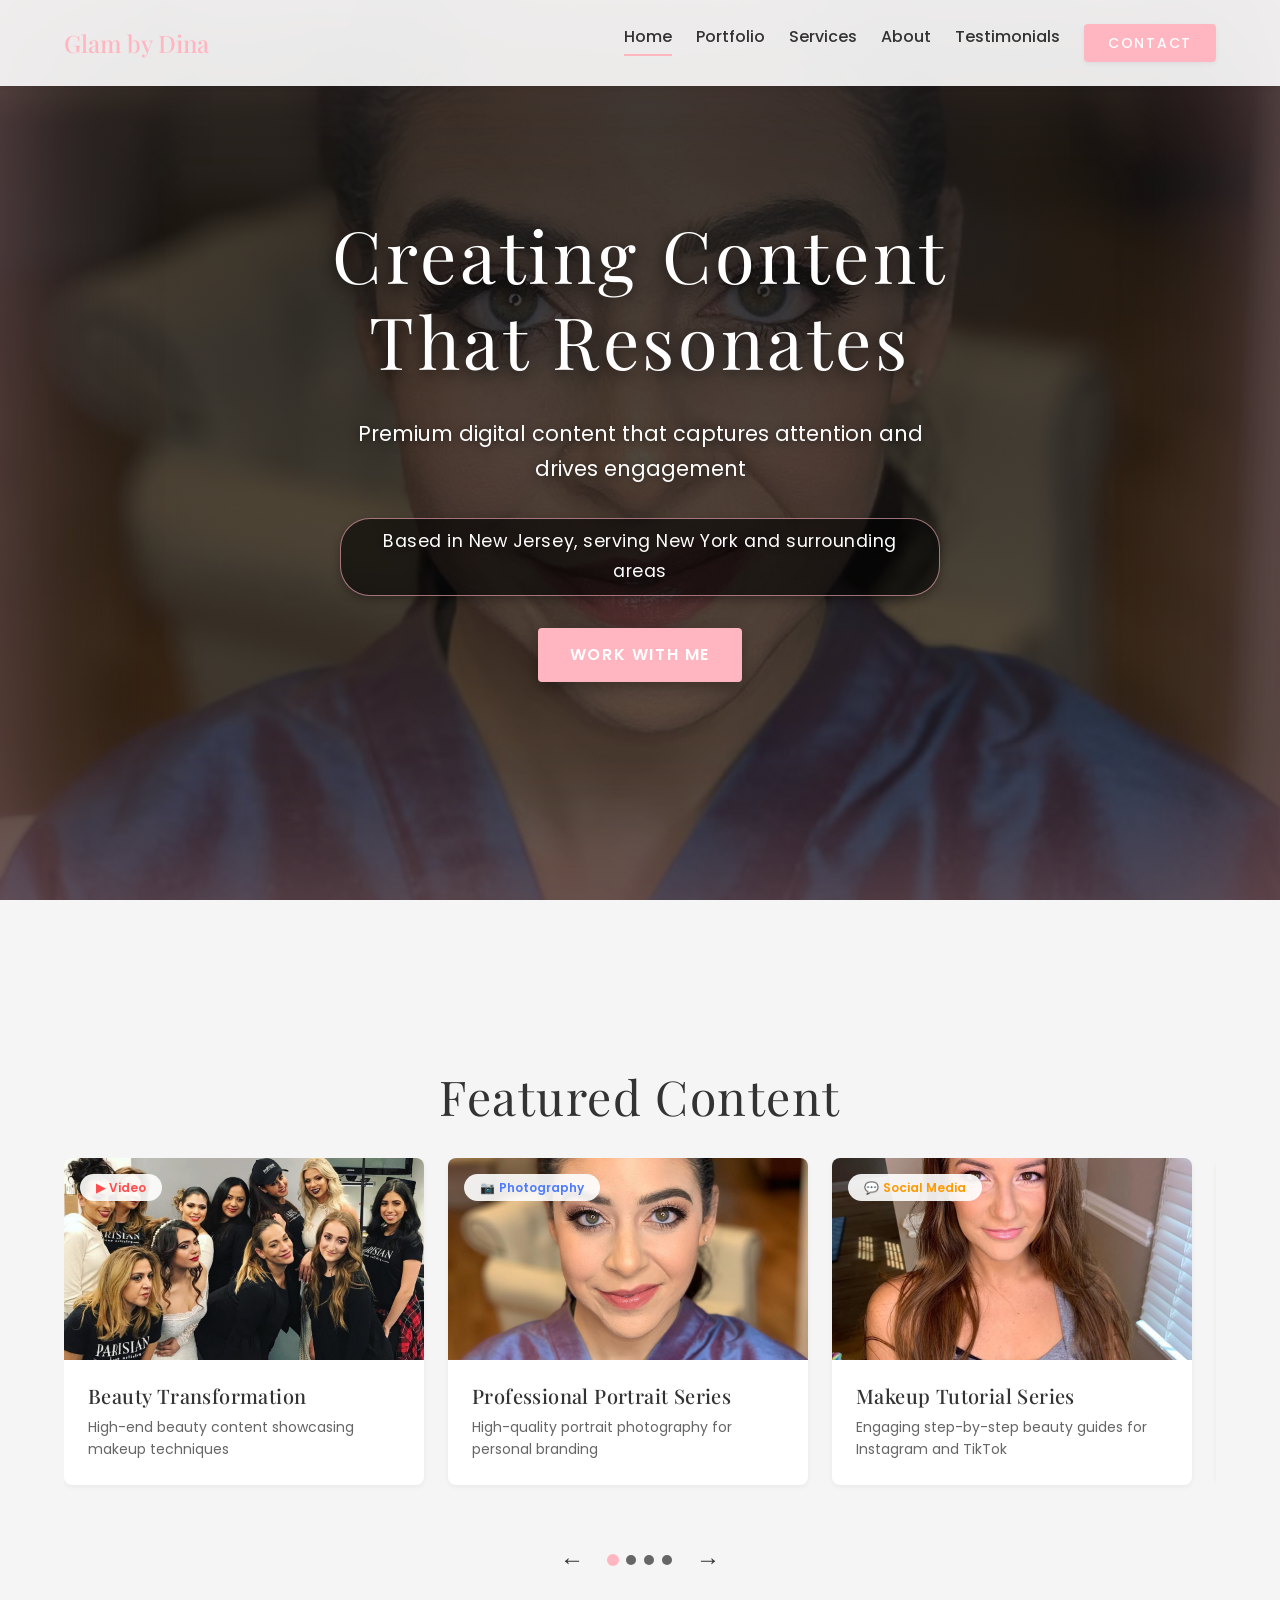
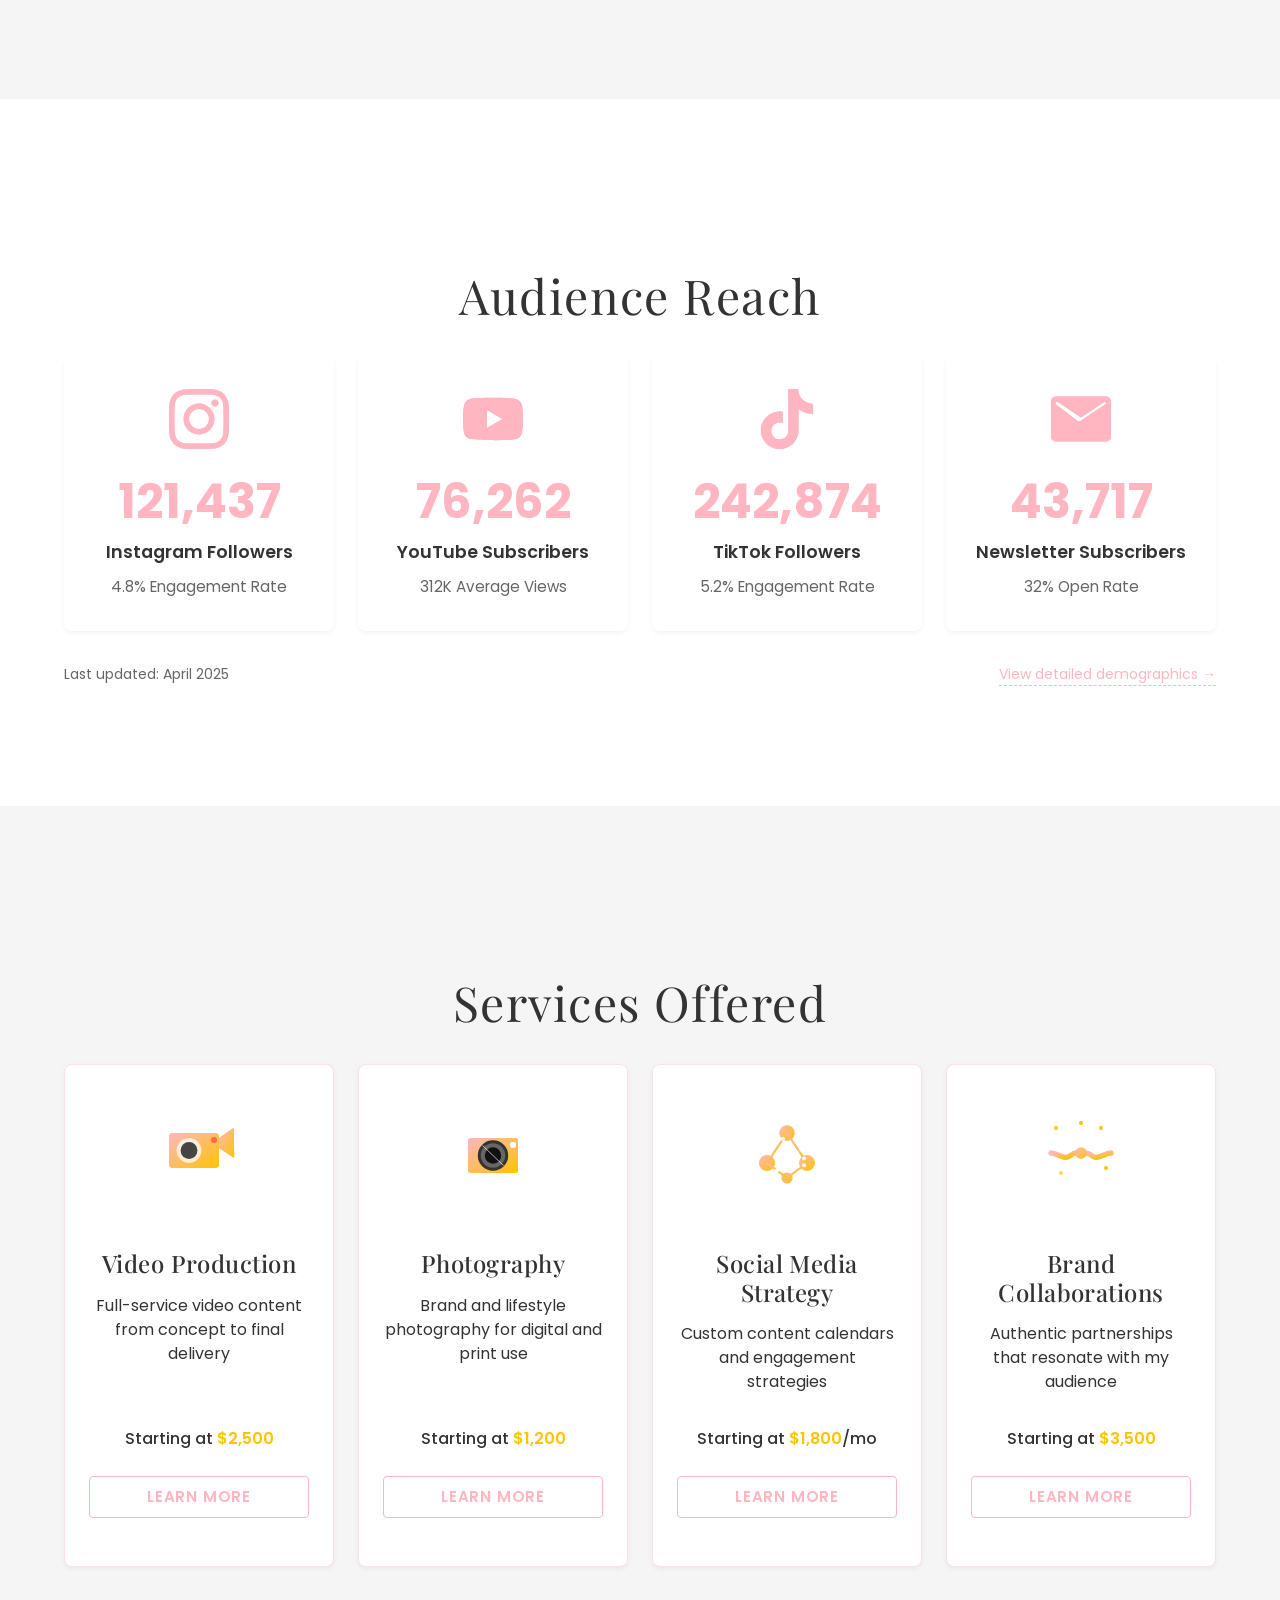
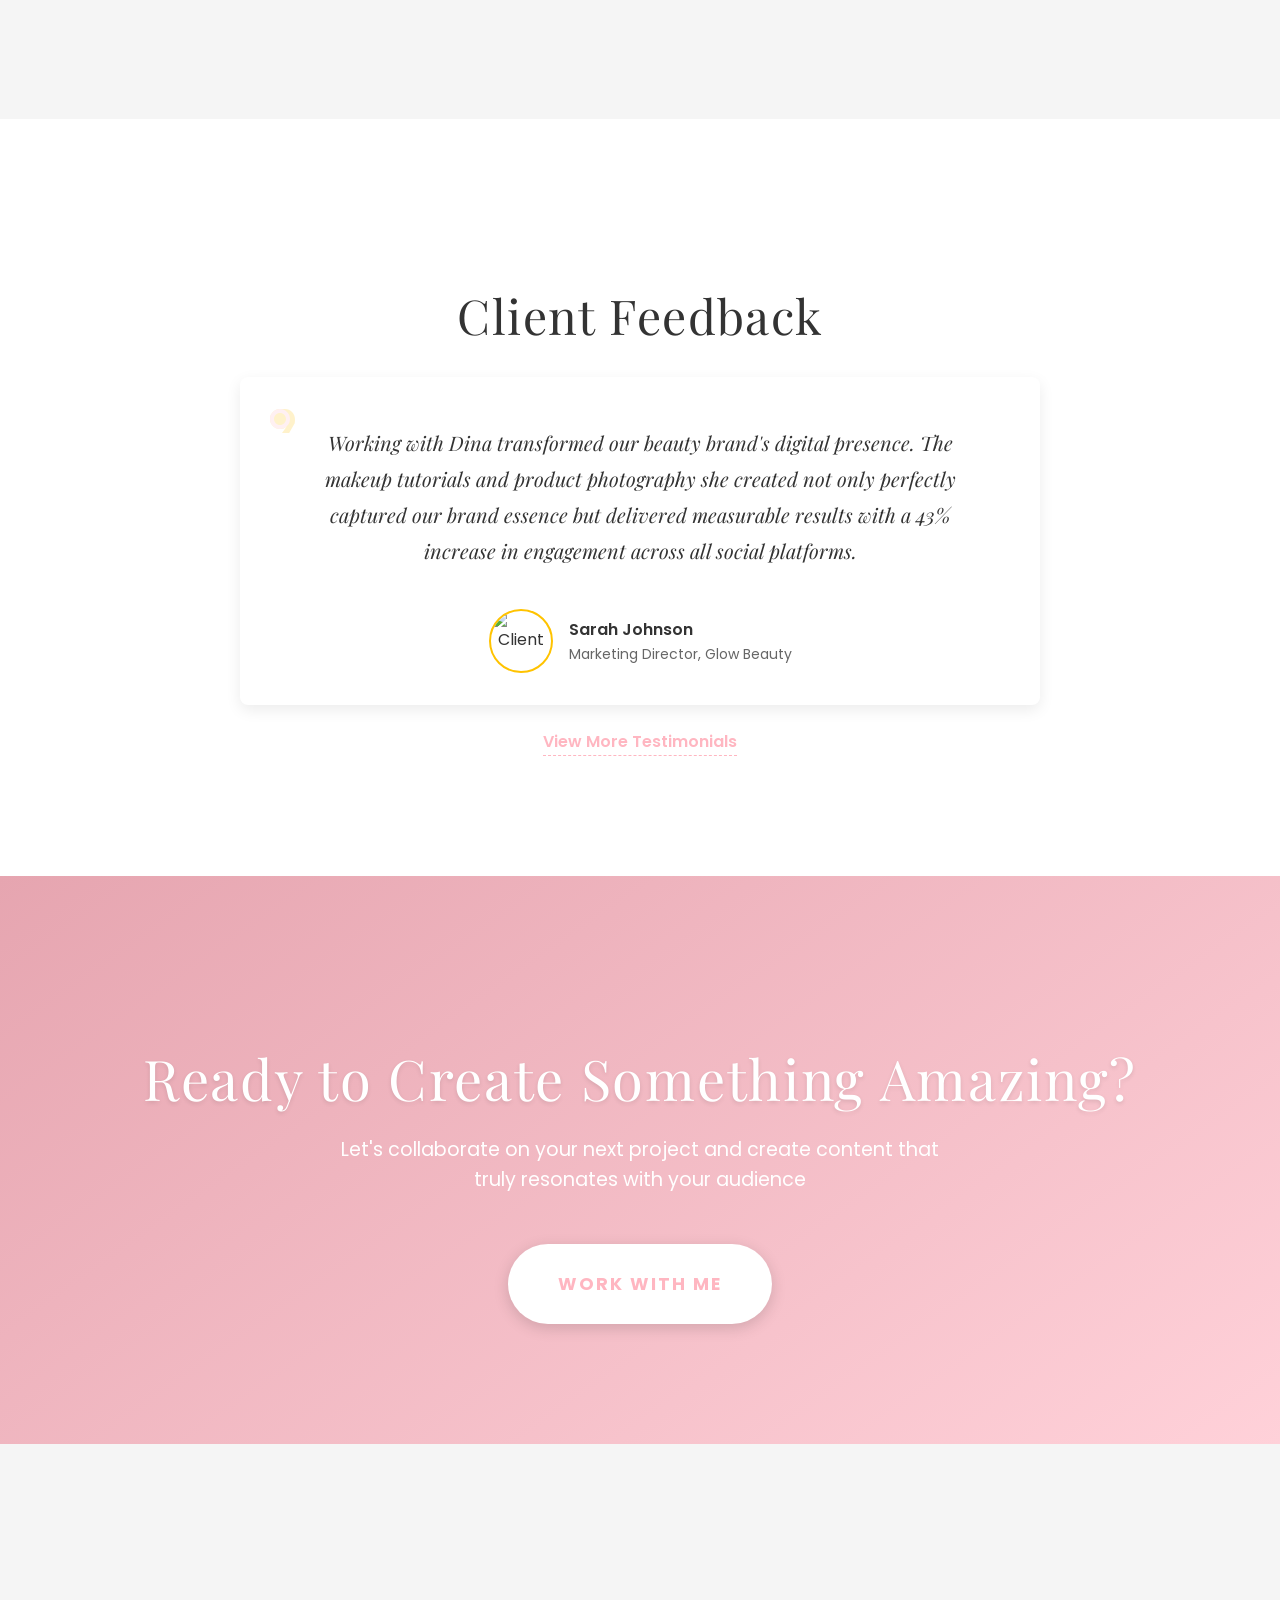
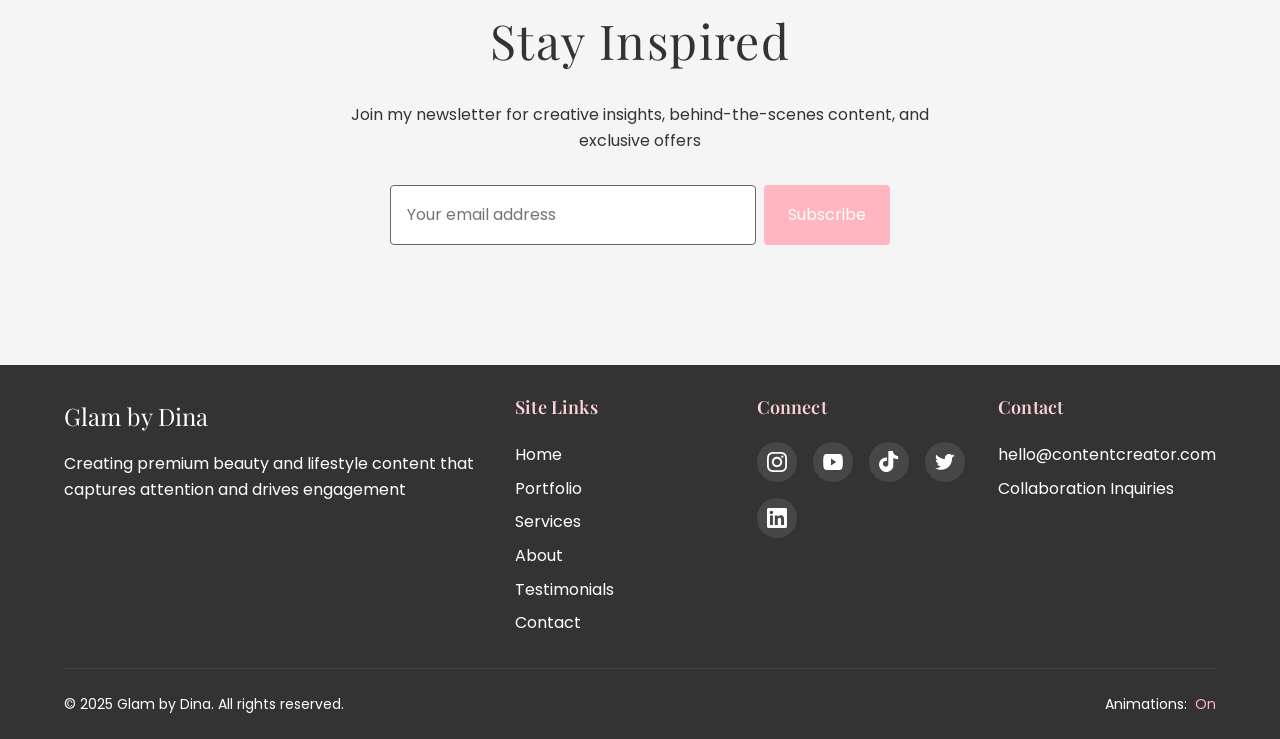
==== commit 11640f01: "Major hero section redesign for more sophisticated look" ====
--- a/index.html
+++ b/index.html
@@ -46,7 +46,10 @@
                 <a href="contact.html" class="cta-button">Work With Me</a>
             </div>
             <div class="hero-background">
-                <video autoplay muted loop id="hero-video">
+                <!-- Static image fallback for better quality and consistency -->
+                <img src="images/glam_by_dina3.jpg" alt="Dina professional makeup session" class="hero-fallback-image">
+                <!-- Optional: Video can still be used but with better presentation -->
+                <video autoplay muted loop id="hero-video" poster="images/glam_by_dina3.jpg">
                     <source src="images/glam_by_dina2.mp4" type="video/mp4">
                 </video>
             </div>
--- a/css/style.css
+++ b/css/style.css
@@ -414,10 +414,30 @@
     background-color: var(--dark-gray);
 }
 
-.hero-background video {
+.hero-background video,
+.hero-background .hero-fallback-image {
     width: 100%;
     height: 100%;
     object-fit: cover;
+    object-position: center;
+    opacity: 0.9;
+}
+
+/* Use a fallback image first, then fade in video if it loads */
+.hero-fallback-image {
+    position: absolute;
+    top: 0;
+    left: 0;
+    z-index: 0;
+}
+
+/* Add film grain texture for more professional look */
+.hero-background:after {
+    z-index: 2;
+}
+
+.hero-content {
+    z-index: 3; /* Ensure content is above all background elements */
 }
 
 .hero-background::after {
@@ -427,7 +447,24 @@
     left: 0;
     width: 100%;
     height: 100%;
-    background: linear-gradient(135deg, rgba(255, 182, 193, 0.7), rgba(51, 51, 51, 0.7));
+    /* Create a more sophisticated, darker overlay */
+    background: linear-gradient(to bottom, 
+                rgba(20, 20, 20, 0.85) 0%, 
+                rgba(20, 20, 20, 0.65) 100%);
+    /* Add elegant accent color at the edges */
+    box-shadow: inset 0 0 150px rgba(255, 182, 193, 0.4);
+}
+
+/* Add a subtle vignette effect to focus attention on content */
+.hero-background::before {
+    content: '';
+    position: absolute;
+    top: 0;
+    left: 0;
+    width: 100%;
+    height: 100%;
+    box-shadow: inset 0 0 150px rgba(0, 0, 0, 0.8);
+    z-index: 1;
 }
 
 .hero-content {
@@ -437,33 +474,77 @@
 }
 
 .hero h1 {
-    text-shadow: 0 2px 10px rgba(0, 0, 0, 0.3);
+    text-shadow: 0 4px 15px rgba(0, 0, 0, 0.7);
     animation: fadeUpIn var(--transition-very-slow) var(--ease-in-out-back) forwards;
+    font-weight: 400;
+    letter-spacing: 0.05em;
+    margin-bottom: var(--space-lg);
 }
 
 .hero p {
-    font-size: 1.25rem;
+    font-size: 1.3rem;
     margin-bottom: var(--space-lg);
     max-width: 600px;
     margin-left: auto;
     margin-right: auto;
     animation: fadeUpIn var(--transition-very-slow) var(--ease-in-out-back) 0.15s forwards;
+    text-shadow: 0 2px 10px rgba(0, 0, 0, 0.5);
+    line-height: 1.7;
 }
 
 .hero p.location {
     font-size: 1.1rem;
     margin-bottom: var(--space-lg);
     color: var(--white);
-    background-color: rgba(0, 0, 0, 0.4);
+    background-color: rgba(0, 0, 0, 0.6);
     display: inline-block;
-    padding: 5px 15px;
-    border-radius: 20px;
-    border: 1px solid var(--pink-1000);
+    padding: 8px 20px;
+    border-radius: 30px;
+    border: 1px solid rgba(255, 182, 193, 0.6);
     animation: fadeUpIn var(--transition-very-slow) var(--ease-in-out-back) 0.25s forwards;
+    box-shadow: 0 4px 10px rgba(0, 0, 0, 0.3);
+    letter-spacing: 0.03em;
 }
 
 .hero .cta-button {
     animation: fadeUpIn var(--transition-very-slow) var(--ease-in-out-back) 0.3s forwards;
+    background-color: var(--pink-1000);
+    color: white;
+    padding: 14px 32px;
+    font-size: 1rem;
+    letter-spacing: 0.1em;
+    box-shadow: 0 6px 15px rgba(0, 0, 0, 0.3);
+    border: none;
+    border-radius: 4px;
+    position: relative;
+    overflow: hidden;
+}
+
+.hero .cta-button:hover, 
+.hero .cta-button:focus {
+    background-color: var(--pink-750);
+    transform: translateY(-3px);
+    box-shadow: 0 8px 20px rgba(0, 0, 0, 0.4);
+}
+
+.hero .cta-button:before {
+    content: '';
+    position: absolute;
+    top: 0;
+    left: -100%;
+    width: 100%;
+    height: 100%;
+    background: linear-gradient(
+        90deg,
+        rgba(255, 255, 255, 0) 0%,
+        rgba(255, 255, 255, 0.2) 50%,
+        rgba(255, 255, 255, 0) 100%
+    );
+    transition: all 0.6s;
+}
+
+.hero .cta-button:hover:before {
+    left: 100%;
 }
 
 @keyframes fadeUpIn {
